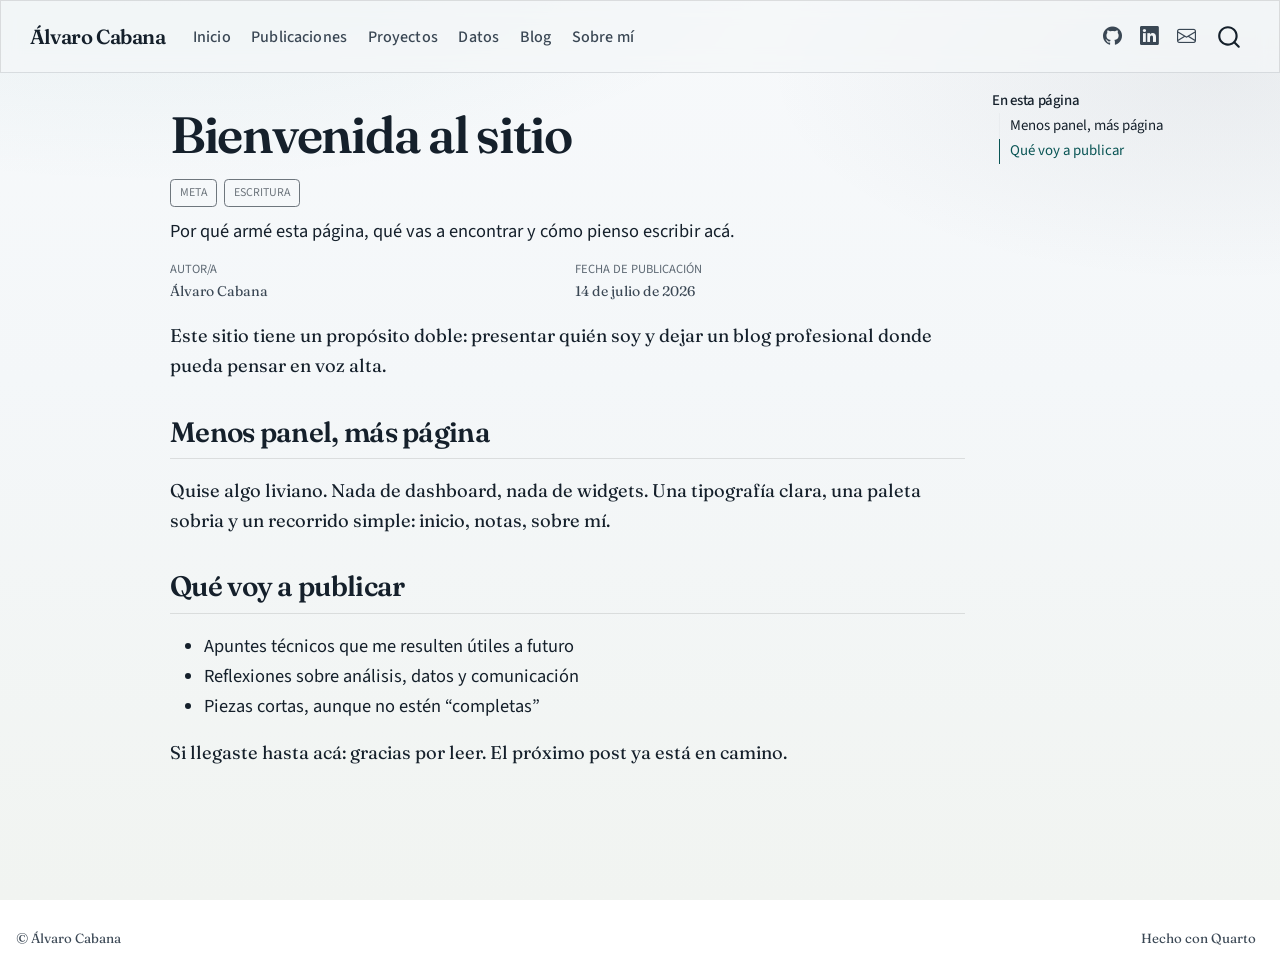
==== docs/posts/bienvenida/index.html @ c386f7b9 "version 1" ====
<!DOCTYPE html>
<html xmlns="http://www.w3.org/1999/xhtml" lang="es" xml:lang="es"><head>

<meta charset="utf-8">
<meta name="generator" content="quarto-1.9.38">

<meta name="viewport" content="width=device-width, initial-scale=1.0, user-scalable=yes">

<meta name="author" content="Álvaro Cabana">
<meta name="description" content="Por qué armé esta página, qué vas a encontrar y cómo pienso escribir acá.">

<title>Bienvenida al sitio – Álvaro Cabana</title>
<style>
/* Default styles provided by pandoc.
** See https://pandoc.org/MANUAL.html#variables-for-html for config info.
*/
code{white-space: pre-wrap;}
span.smallcaps{font-variant: small-caps;}
div.columns{display: flex; gap: min(4vw, 1.5em);}
div.column{flex: auto; overflow-x: auto;}
div.hanging-indent{margin-left: 1.5em; text-indent: -1.5em;}
ul.task-list{list-style: none;}
ul.task-list li input[type="checkbox"] {
  width: 0.8em;
  margin: 0 0.8em 0.2em -1em; /* quarto-specific, see https://github.com/quarto-dev/quarto-cli/issues/4556 */ 
  vertical-align: middle;
}
</style>


<script src="../../site_libs/quarto-nav/quarto-nav.js"></script>
<script src="../../site_libs/quarto-nav/headroom.min.js"></script>
<script src="../../site_libs/clipboard/clipboard.min.js"></script>
<script src="../../site_libs/quarto-search/autocomplete.umd.js"></script>
<script src="../../site_libs/quarto-search/fuse.min.js"></script>
<script src="../../site_libs/quarto-search/quarto-search.js"></script>
<meta name="quarto:offset" content="../../">
<link href="../../assets/favicon.svg" rel="icon" type="image/svg+xml">
<script src="../../site_libs/quarto-html/quarto.js" type="module"></script>
<script src="../../site_libs/quarto-html/tabsets/tabsets.js" type="module"></script>
<script src="../../site_libs/quarto-html/popper.min.js"></script>
<script src="../../site_libs/quarto-html/tippy.umd.min.js"></script>
<script src="../../site_libs/quarto-html/anchor.min.js"></script>
<link href="../../site_libs/quarto-html/tippy.css" rel="stylesheet">
<link href="../../site_libs/quarto-html/quarto-syntax-highlighting-15634bcf2e68342d4ad2dfa704d543f6.css" rel="stylesheet" id="quarto-text-highlighting-styles">
<script src="../../site_libs/bootstrap/bootstrap.min.js"></script>
<link href="../../site_libs/bootstrap/bootstrap-icons.css" rel="stylesheet">
<link href="../../site_libs/bootstrap/bootstrap-79817a8da55d35943a9b57114d1ef8eb.min.css" rel="stylesheet" append-hash="true" id="quarto-bootstrap" data-mode="light">
<script id="quarto-search-options" type="application/json">{
  "location": "navbar",
  "copy-button": false,
  "collapse-after": 3,
  "panel-placement": "end",
  "type": "overlay",
  "limit": 50,
  "keyboard-shortcut": [
    "f",
    "/",
    "s"
  ],
  "show-item-context": false,
  "language": {
    "search-no-results-text": "No se han encontrado resultados",
    "search-matching-documents-text": "documentos encontrados",
    "search-copy-link-title": "Copiar el enlace en la búsqueda",
    "search-hide-matches-text": "Ocultar resultados adicionales",
    "search-more-match-text": "resultado adicional en este documento",
    "search-more-matches-text": "resultados adicionales en este documento",
    "search-clear-button-title": "Borrar",
    "search-text-placeholder": "",
    "search-detached-cancel-button-title": "Cancelar",
    "search-submit-button-title": "Enviar",
    "search-label": "Buscar"
  }
}</script>
<style>html{ scroll-behavior: smooth; }</style>
<link rel="preconnect" href="https://fonts.googleapis.com">
<link rel="preconnect" href="https://fonts.gstatic.com" crossorigin="">
<link href="https://fonts.googleapis.com/css2?family=Fraunces:opsz,wght@9..144,500;9..144,600;9..144,700&amp;family=Source+Sans+3:ital,wght@0,400;0,500;0,600;1,400&amp;display=swap" rel="stylesheet">


<link rel="stylesheet" href="../../custom.css">
</head>

<body class="nav-fixed quarto-light">

<div id="quarto-search-results"></div>
  <header id="quarto-header" class="headroom fixed-top">
    <nav class="navbar navbar-expand-lg " data-bs-theme="dark">
      <div class="navbar-container container-fluid">
      <div class="navbar-brand-container mx-auto">
    <a class="navbar-brand" href="../../index.html">
    <span class="navbar-title">Álvaro Cabana</span>
    </a>
  </div>
            <div id="quarto-search" class="" title="Buscar"></div>
          <button class="navbar-toggler" type="button" data-bs-toggle="collapse" data-bs-target="#navbarCollapse" aria-controls="navbarCollapse" role="menu" aria-expanded="false" aria-label="Navegación de palanca" onclick="if (window.quartoToggleHeadroom) { window.quartoToggleHeadroom(); }">
  <span class="navbar-toggler-icon"></span>
</button>
          <div class="collapse navbar-collapse" id="navbarCollapse">
            <ul class="navbar-nav navbar-nav-scroll me-auto">
  <li class="nav-item">
    <a class="nav-link" href="../../index.html"> 
<span class="menu-text">Inicio</span></a>
  </li>  
  <li class="nav-item">
    <a class="nav-link" href="../../publi.html"> 
<span class="menu-text">Publicaciones</span></a>
  </li>  
  <li class="nav-item">
    <a class="nav-link" href="../../proyectos.html"> 
<span class="menu-text">Proyectos</span></a>
  </li>  
  <li class="nav-item">
    <a class="nav-link" href="../../datos.html"> 
<span class="menu-text">Datos</span></a>
  </li>  
  <li class="nav-item">
    <a class="nav-link" href="../../blog.html"> 
<span class="menu-text">Blog</span></a>
  </li>  
  <li class="nav-item">
    <a class="nav-link" href="../../about.html"> 
<span class="menu-text">Sobre mí</span></a>
  </li>  
</ul>
            <ul class="navbar-nav navbar-nav-scroll ms-auto">
  <li class="nav-item compact">
    <a class="nav-link" href="https://github.com/almadana"> <i class="bi bi-github" role="img" aria-label="GitHub">
</i> 
<span class="menu-text"></span></a>
  </li>  
  <li class="nav-item compact">
    <a class="nav-link" href="https://uy.linkedin.com/in/%25C3%25A1lvaro-cabana-76b44934"> <i class="bi bi-linkedin" role="img" aria-label="LinkedIn">
</i> 
<span class="menu-text"></span></a>
  </li>  
  <li class="nav-item compact">
    <a class="nav-link" href="mailto:acabana@psico.edu.uy"> <i class="bi bi-envelope" role="img" aria-label="Email">
</i> 
<span class="menu-text"></span></a>
  </li>  
</ul>
          </div> <!-- /navcollapse -->
            <div class="quarto-navbar-tools">
</div>
      </div> <!-- /container-fluid -->
    </nav>
</header>
<!-- content -->
<div id="quarto-content" class="quarto-container page-columns page-rows-contents page-layout-article page-navbar">
<!-- sidebar -->
<!-- margin-sidebar -->
    <div id="quarto-margin-sidebar" class="sidebar margin-sidebar">
        <nav id="TOC" role="doc-toc" class="toc-active">
    <h2 id="toc-title">En esta página</h2>
   
  <ul>
  <li><a href="#menos-panel-más-página" id="toc-menos-panel-más-página" class="nav-link active" data-scroll-target="#menos-panel-más-página">Menos panel, más página</a></li>
  <li><a href="#qué-voy-a-publicar" id="toc-qué-voy-a-publicar" class="nav-link" data-scroll-target="#qué-voy-a-publicar">Qué voy a publicar</a></li>
  </ul>
</nav>
    </div>
<!-- main -->
<main class="content" id="quarto-document-content">

<header id="title-block-header" class="quarto-title-block default">
<div class="quarto-title">
<h1 class="title">Bienvenida al sitio</h1>
  <div class="quarto-categories">
    <div class="quarto-category">meta</div>
    <div class="quarto-category">escritura</div>
  </div>
  </div>

<div>
  <div class="description">
    Por qué armé esta página, qué vas a encontrar y cómo pienso escribir acá.
  </div>
</div>


<div class="quarto-title-meta">

    <div>
    <div class="quarto-title-meta-heading">Autor/a</div>
    <div class="quarto-title-meta-contents">
             <p>Álvaro Cabana </p>
          </div>
  </div>
    
    <div>
    <div class="quarto-title-meta-heading">Fecha de publicación</div>
    <div class="quarto-title-meta-contents">
      <p class="date">14 de julio de 2026</p>
    </div>
  </div>
  
    
  </div>
  


</header>


<p>Este sitio tiene un propósito doble: presentar quién soy y dejar un blog profesional donde pueda pensar en voz alta.</p>
<section id="menos-panel-más-página" class="level2">
<h2 class="anchored" data-anchor-id="menos-panel-más-página">Menos panel, más página</h2>
<p>Quise algo liviano. Nada de dashboard, nada de widgets. Una tipografía clara, una paleta sobria y un recorrido simple: inicio, notas, sobre mí.</p>
</section>
<section id="qué-voy-a-publicar" class="level2">
<h2 class="anchored" data-anchor-id="qué-voy-a-publicar">Qué voy a publicar</h2>
<ul>
<li>Apuntes técnicos que me resulten útiles a futuro</li>
<li>Reflexiones sobre análisis, datos y comunicación</li>
<li>Piezas cortas, aunque no estén “completas”</li>
</ul>
<p>Si llegaste hasta acá: gracias por leer. El próximo post ya está en camino.</p>


</section>

</main> <!-- /main -->
<script id="quarto-html-after-body" type="application/javascript">
  window.document.addEventListener("DOMContentLoaded", function (event) {
    const icon = "";
    const anchorJS = new window.AnchorJS();
    anchorJS.options = {
      placement: 'right',
      icon: icon
    };
    anchorJS.add('.anchored');
    const isCodeAnnotation = (el) => {
      for (const clz of el.classList) {
        if (clz.startsWith('code-annotation-')) {                     
          return true;
        }
      }
      return false;
    }
    const onCopySuccess = function(e) {
      // button target
      const button = e.trigger;
      // don't keep focus
      button.blur();
      // flash "checked"
      button.classList.add('code-copy-button-checked');
      var currentTitle = button.getAttribute("title");
      button.setAttribute("title", "Copiado");
      let tooltip;
      if (window.bootstrap) {
        button.setAttribute("data-bs-toggle", "tooltip");
        button.setAttribute("data-bs-placement", "left");
        button.setAttribute("data-bs-title", "Copiado");
        tooltip = new bootstrap.Tooltip(button, 
          { trigger: "manual", 
            customClass: "code-copy-button-tooltip",
            offset: [0, -8]});
        tooltip.show();    
      }
      setTimeout(function() {
        if (tooltip) {
          tooltip.hide();
          button.removeAttribute("data-bs-title");
          button.removeAttribute("data-bs-toggle");
          button.removeAttribute("data-bs-placement");
        }
        button.setAttribute("title", currentTitle);
        button.classList.remove('code-copy-button-checked');
      }, 1000);
      // clear code selection
      e.clearSelection();
    }
    const getTextToCopy = function(trigger) {
      const outerScaffold = trigger.parentElement.cloneNode(true);
      const codeEl = outerScaffold.querySelector('code');
      for (const childEl of codeEl.children) {
        if (isCodeAnnotation(childEl)) {
          childEl.remove();
        }
      }
      return codeEl.innerText;
    }
    const clipboard = new window.ClipboardJS('.code-copy-button:not([data-in-quarto-modal])', {
      text: getTextToCopy
    });
    clipboard.on('success', onCopySuccess);
    if (window.document.getElementById('quarto-embedded-source-code-modal')) {
      const clipboardModal = new window.ClipboardJS('.code-copy-button[data-in-quarto-modal]', {
        text: getTextToCopy,
        container: window.document.getElementById('quarto-embedded-source-code-modal')
      });
      clipboardModal.on('success', onCopySuccess);
    }
      var localhostRegex = new RegExp(/^(?:http|https):\/\/localhost\:?[0-9]*\//);
      var mailtoRegex = new RegExp(/^mailto:/);
        var filterRegex = new RegExp("https:\/\/alvarocabana\.uy");
      var isInternal = (href) => {
          return filterRegex.test(href) || localhostRegex.test(href) || mailtoRegex.test(href);
      }
      // Inspect non-navigation links and adorn them if external
     var links = window.document.querySelectorAll('a[href]:not(.nav-link):not(.navbar-brand):not(.toc-action):not(.sidebar-link):not(.sidebar-item-toggle):not(.pagination-link):not(.no-external):not([aria-hidden]):not(.dropdown-item):not(.quarto-navigation-tool):not(.about-link)');
      for (var i=0; i<links.length; i++) {
        const link = links[i];
        if (!isInternal(link.href)) {
          // undo the damage that might have been done by quarto-nav.js in the case of
          // links that we want to consider external
          if (link.dataset.originalHref !== undefined) {
            link.href = link.dataset.originalHref;
          }
            // target, if specified
            link.setAttribute("target", "_blank");
            if (link.getAttribute("rel") === null) {
              link.setAttribute("rel", "noopener");
            }
        }
      }
    function tippyHover(el, contentFn, onTriggerFn, onUntriggerFn) {
      const config = {
        allowHTML: true,
        maxWidth: 500,
        delay: 100,
        arrow: false,
        appendTo: function(el) {
            return el.parentElement;
        },
        interactive: true,
        interactiveBorder: 10,
        theme: 'quarto',
        placement: 'bottom-start',
      };
      if (contentFn) {
        config.content = contentFn;
      }
      if (onTriggerFn) {
        config.onTrigger = onTriggerFn;
      }
      if (onUntriggerFn) {
        config.onUntrigger = onUntriggerFn;
      }
      window.tippy(el, config); 
    }
    const noterefs = window.document.querySelectorAll('a[role="doc-noteref"]');
    for (var i=0; i<noterefs.length; i++) {
      const ref = noterefs[i];
      tippyHover(ref, function() {
        // use id or data attribute instead here
        let href = ref.getAttribute('data-footnote-href') || ref.getAttribute('href');
        try { href = new URL(href).hash; } catch {}
        const id = href.replace(/^#\/?/, "");
        const note = window.document.getElementById(id);
        if (note) {
          return note.innerHTML;
        } else {
          return "";
        }
      });
    }
    const xrefs = window.document.querySelectorAll('a.quarto-xref');
    const processXRef = (id, note) => {
      // Strip column container classes
      const stripColumnClz = (el) => {
        el.classList.remove("page-full", "page-columns");
        if (el.children) {
          for (const child of el.children) {
            stripColumnClz(child);
          }
        }
      }
      stripColumnClz(note)
      if (id === null || id.startsWith('sec-')) {
        // Special case sections, only their first couple elements
        const container = document.createElement("div");
        if (note.children && note.children.length > 2) {
          container.appendChild(note.children[0].cloneNode(true));
          for (let i = 1; i < note.children.length; i++) {
            const child = note.children[i];
            if (child.tagName === "P" && child.innerText === "") {
              continue;
            } else {
              container.appendChild(child.cloneNode(true));
              break;
            }
          }
          if (window.Quarto?.typesetMath) {
            window.Quarto.typesetMath(container);
          }
          return container.innerHTML
        } else {
          if (window.Quarto?.typesetMath) {
            window.Quarto.typesetMath(note);
          }
          return note.innerHTML;
        }
      } else {
        // Remove any anchor links if they are present
        const anchorLink = note.querySelector('a.anchorjs-link');
        if (anchorLink) {
          anchorLink.remove();
        }
        if (window.Quarto?.typesetMath) {
          window.Quarto.typesetMath(note);
        }
        if (note.classList.contains("callout")) {
          return note.outerHTML;
        } else {
          return note.innerHTML;
        }
      }
    }
    for (var i=0; i<xrefs.length; i++) {
      const xref = xrefs[i];
      tippyHover(xref, undefined, function(instance) {
        instance.disable();
        let url = xref.getAttribute('href');
        let hash = undefined; 
        if (url.startsWith('#')) {
          hash = url;
        } else {
          try { hash = new URL(url).hash; } catch {}
        }
        if (hash) {
          const id = hash.replace(/^#\/?/, "");
          const note = window.document.getElementById(id);
          if (note !== null) {
            try {
              const html = processXRef(id, note.cloneNode(true));
              instance.setContent(html);
            } finally {
              instance.enable();
              instance.show();
            }
          } else {
            // See if we can fetch this
            fetch(url.split('#')[0])
            .then(res => res.text())
            .then(html => {
              const parser = new DOMParser();
              const htmlDoc = parser.parseFromString(html, "text/html");
              const note = htmlDoc.getElementById(id);
              if (note !== null) {
                const html = processXRef(id, note);
                instance.setContent(html);
              } 
            }).finally(() => {
              instance.enable();
              instance.show();
            });
          }
        } else {
          // See if we can fetch a full url (with no hash to target)
          // This is a special case and we should probably do some content thinning / targeting
          fetch(url)
          .then(res => res.text())
          .then(html => {
            const parser = new DOMParser();
            const htmlDoc = parser.parseFromString(html, "text/html");
            const note = htmlDoc.querySelector('main.content');
            if (note !== null) {
              // This should only happen for chapter cross references
              // (since there is no id in the URL)
              // remove the first header
              if (note.children.length > 0 && note.children[0].tagName === "HEADER") {
                note.children[0].remove();
              }
              const html = processXRef(null, note);
              instance.setContent(html);
            } 
          }).finally(() => {
            instance.enable();
            instance.show();
          });
        }
      }, function(instance) {
      });
    }
        let selectedAnnoteEl;
        const selectorForAnnotation = ( cell, annotation) => {
          let cellAttr = 'data-code-cell="' + cell + '"';
          let lineAttr = 'data-code-annotation="' +  annotation + '"';
          const selector = 'span[' + cellAttr + '][' + lineAttr + ']';
          return selector;
        }
        const selectCodeLines = (annoteEl) => {
          const doc = window.document;
          const targetCell = annoteEl.getAttribute("data-target-cell");
          const targetAnnotation = annoteEl.getAttribute("data-target-annotation");
          const annoteSpan = window.document.querySelector(selectorForAnnotation(targetCell, targetAnnotation));
          const lines = annoteSpan.getAttribute("data-code-lines").split(",");
          const lineIds = lines.map((line) => {
            return targetCell + "-" + line;
          })
          let top = null;
          let height = null;
          let parent = null;
          if (lineIds.length > 0) {
              //compute the position of the single el (top and bottom and make a div)
              const el = window.document.getElementById(lineIds[0]);
              top = el.offsetTop;
              height = el.offsetHeight;
              parent = el.parentElement.parentElement;
            if (lineIds.length > 1) {
              const lastEl = window.document.getElementById(lineIds[lineIds.length - 1]);
              const bottom = lastEl.offsetTop + lastEl.offsetHeight;
              height = bottom - top;
            }
            if (top !== null && height !== null && parent !== null) {
              // cook up a div (if necessary) and position it 
              let div = window.document.getElementById("code-annotation-line-highlight");
              if (div === null) {
                div = window.document.createElement("div");
                div.setAttribute("id", "code-annotation-line-highlight");
                div.style.position = 'absolute';
                parent.appendChild(div);
              }
              div.style.top = top - 2 + "px";
              div.style.height = height + 4 + "px";
              div.style.left = 0;
              let gutterDiv = window.document.getElementById("code-annotation-line-highlight-gutter");
              if (gutterDiv === null) {
                gutterDiv = window.document.createElement("div");
                gutterDiv.setAttribute("id", "code-annotation-line-highlight-gutter");
                gutterDiv.style.position = 'absolute';
                const codeCell = window.document.getElementById(targetCell);
                const gutter = codeCell.querySelector('.code-annotation-gutter');
                gutter.appendChild(gutterDiv);
              }
              gutterDiv.style.top = top - 2 + "px";
              gutterDiv.style.height = height + 4 + "px";
            }
            selectedAnnoteEl = annoteEl;
          }
        };
        const unselectCodeLines = () => {
          const elementsIds = ["code-annotation-line-highlight", "code-annotation-line-highlight-gutter"];
          elementsIds.forEach((elId) => {
            const div = window.document.getElementById(elId);
            if (div) {
              div.remove();
            }
          });
          selectedAnnoteEl = undefined;
        };
          // Handle positioning of the toggle
      window.addEventListener(
        "resize",
        throttle(() => {
          elRect = undefined;
          if (selectedAnnoteEl) {
            selectCodeLines(selectedAnnoteEl);
          }
        }, 10)
      );
      function throttle(fn, ms) {
      let throttle = false;
      let timer;
        return (...args) => {
          if(!throttle) { // first call gets through
              fn.apply(this, args);
              throttle = true;
          } else { // all the others get throttled
              if(timer) clearTimeout(timer); // cancel #2
              timer = setTimeout(() => {
                fn.apply(this, args);
                timer = throttle = false;
              }, ms);
          }
        };
      }
        // Attach click handler to the DT
        const annoteDls = window.document.querySelectorAll('dt[data-target-cell]');
        for (const annoteDlNode of annoteDls) {
          annoteDlNode.addEventListener('click', (event) => {
            const clickedEl = event.target;
            if (clickedEl !== selectedAnnoteEl) {
              unselectCodeLines();
              const activeEl = window.document.querySelector('dt[data-target-cell].code-annotation-active');
              if (activeEl) {
                activeEl.classList.remove('code-annotation-active');
              }
              selectCodeLines(clickedEl);
              clickedEl.classList.add('code-annotation-active');
            } else {
              // Unselect the line
              unselectCodeLines();
              clickedEl.classList.remove('code-annotation-active');
            }
          });
        }
    const findCites = (el) => {
      const parentEl = el.parentElement;
      if (parentEl) {
        const cites = parentEl.dataset.cites;
        if (cites) {
          return {
            el,
            cites: cites.split(' ')
          };
        } else {
          return findCites(el.parentElement)
        }
      } else {
        return undefined;
      }
    };
    var bibliorefs = window.document.querySelectorAll('a[role="doc-biblioref"]');
    for (var i=0; i<bibliorefs.length; i++) {
      const ref = bibliorefs[i];
      const citeInfo = findCites(ref);
      if (citeInfo) {
        tippyHover(citeInfo.el, function() {
          var popup = window.document.createElement('div');
          citeInfo.cites.forEach(function(cite) {
            var citeDiv = window.document.createElement('div');
            citeDiv.classList.add('hanging-indent');
            citeDiv.classList.add('csl-entry');
            var biblioDiv = window.document.getElementById('ref-' + cite);
            if (biblioDiv) {
              citeDiv.innerHTML = biblioDiv.innerHTML;
            }
            popup.appendChild(citeDiv);
          });
          return popup.innerHTML;
        });
      }
    }
  });
  </script>
</div> <!-- /content -->
<footer class="footer">
  <div class="nav-footer">
    <div class="nav-footer-left">
<p>© Álvaro Cabana</p>
</div>   
    <div class="nav-footer-center">
      &nbsp;
    </div>
    <div class="nav-footer-right">
      <ul class="footer-items list-unstyled">
    <li class="nav-item">
    <a class="nav-link" href="https://quarto.org">
<p>Hecho con Quarto</p>
</a>
  </li>  
</ul>
    </div>
  </div>
</footer>




<script src="../../site_libs/quarto-html/zenscroll-min.js"></script>
</body></html>
---- docs/site_libs/quarto-html/tippy.css ----
.tippy-box[data-animation=fade][data-state=hidden]{opacity:0}[data-tippy-root]{max-width:calc(100vw - 10px)}.tippy-box{position:relative;background-color:#333;color:#fff;border-radius:4px;font-size:14px;line-height:1.4;white-space:normal;outline:0;transition-property:transform,visibility,opacity}.tippy-box[data-placement^=top]>.tippy-arrow{bottom:0}.tippy-box[data-placement^=top]>.tippy-arrow:before{bottom:-7px;left:0;border-width:8px 8px 0;border-top-color:initial;transform-origin:center top}.tippy-box[data-placement^=bottom]>.tippy-arrow{top:0}.tippy-box[data-placement^=bottom]>.tippy-arrow:before{top:-7px;left:0;border-width:0 8px 8px;border-bottom-color:initial;transform-origin:center bottom}.tippy-box[data-placement^=left]>.tippy-arrow{right:0}.tippy-box[data-placement^=left]>.tippy-arrow:before{border-width:8px 0 8px 8px;border-left-color:initial;right:-7px;transform-origin:center left}.tippy-box[data-placement^=right]>.tippy-arrow{left:0}.tippy-box[data-placement^=right]>.tippy-arrow:before{left:-7px;border-width:8px 8px 8px 0;border-right-color:initial;transform-origin:center right}.tippy-box[data-inertia][data-state=visible]{transition-timing-function:cubic-bezier(.54,1.5,.38,1.11)}.tippy-arrow{width:16px;height:16px;color:#333}.tippy-arrow:before{content:"";position:absolute;border-color:transparent;border-style:solid}.tippy-content{position:relative;padding:5px 9px;z-index:1}
---- docs/site_libs/quarto-html/quarto-syntax-highlighting-15634bcf2e68342d4ad2dfa704d543f6.css ----
/* quarto syntax highlight colors */
:root {
  --quarto-hl-ot-color: #003B4F;
  --quarto-hl-at-color: #657422;
  --quarto-hl-ss-color: #20794D;
  --quarto-hl-an-color: #5E5E5E;
  --quarto-hl-fu-color: #4758AB;
  --quarto-hl-st-color: #20794D;
  --quarto-hl-cf-color: #003B4F;
  --quarto-hl-op-color: #5E5E5E;
  --quarto-hl-er-color: #AD0000;
  --quarto-hl-bn-color: #AD0000;
  --quarto-hl-al-color: #AD0000;
  --quarto-hl-va-color: #111111;
  --quarto-hl-bu-color: inherit;
  --quarto-hl-ex-color: inherit;
  --quarto-hl-pp-color: #AD0000;
  --quarto-hl-in-color: #5E5E5E;
  --quarto-hl-vs-color: #20794D;
  --quarto-hl-wa-color: #5E5E5E;
  --quarto-hl-do-color: #5E5E5E;
  --quarto-hl-im-color: #00769E;
  --quarto-hl-ch-color: #20794D;
  --quarto-hl-dt-color: #AD0000;
  --quarto-hl-fl-color: #AD0000;
  --quarto-hl-co-color: #5E5E5E;
  --quarto-hl-cv-color: #5E5E5E;
  --quarto-hl-cn-color: #8f5902;
  --quarto-hl-sc-color: #5E5E5E;
  --quarto-hl-dv-color: #AD0000;
  --quarto-hl-kw-color: #003B4F;
}

/* other quarto variables */
:root {
  --quarto-font-monospace: SFMono-Regular, Menlo, Monaco, Consolas, "Liberation Mono", "Courier New", monospace;
}

/* syntax highlight based on Pandoc's rules */
pre > code.sourceCode > span {
  color: #003B4F;
}

code.sourceCode > span {
  color: #003B4F;
}

div.sourceCode,
div.sourceCode pre.sourceCode {
  color: #003B4F;
}

/* Normal */
code span {
  color: #003B4F;
}

/* Alert */
code span.al {
  color: #AD0000;
  font-style: inherit;
}

/* Annotation */
code span.an {
  color: #5E5E5E;
  font-style: inherit;
}

/* Attribute */
code span.at {
  color: #657422;
  font-style: inherit;
}

/* BaseN */
code span.bn {
  color: #AD0000;
  font-style: inherit;
}

/* BuiltIn */
code span.bu {
  font-style: inherit;
}

/* ControlFlow */
code span.cf {
  color: #003B4F;
  font-weight: bold;
  font-style: inherit;
}

/* Char */
code span.ch {
  color: #20794D;
  font-style: inherit;
}

/* Constant */
code span.cn {
  color: #8f5902;
  font-style: inherit;
}

/* Comment */
code span.co {
  color: #5E5E5E;
  font-style: inherit;
}

/* CommentVar */
code span.cv {
  color: #5E5E5E;
  font-style: italic;
}

/* Documentation */
code span.do {
  color: #5E5E5E;
  font-style: italic;
}

/* DataType */
code span.dt {
  color: #AD0000;
  font-style: inherit;
}

/* DecVal */
code span.dv {
  color: #AD0000;
  font-style: inherit;
}

/* Error */
code span.er {
  color: #AD0000;
  font-style: inherit;
}

/* Extension */
code span.ex {
  font-style: inherit;
}

/* Float */
code span.fl {
  color: #AD0000;
  font-style: inherit;
}

/* Function */
code span.fu {
  color: #4758AB;
  font-style: inherit;
}

/* Import */
code span.im {
  color: #00769E;
  font-style: inherit;
}

/* Information */
code span.in {
  color: #5E5E5E;
  font-style: inherit;
}

/* Keyword */
code span.kw {
  color: #003B4F;
  font-weight: bold;
  font-style: inherit;
}

/* Operator */
code span.op {
  color: #5E5E5E;
  font-style: inherit;
}

/* Other */
code span.ot {
  color: #003B4F;
  font-style: inherit;
}

/* Preprocessor */
code span.pp {
  color: #AD0000;
  font-style: inherit;
}

/* SpecialChar */
code span.sc {
  color: #5E5E5E;
  font-style: inherit;
}

/* SpecialString */
code span.ss {
  color: #20794D;
  font-style: inherit;
}

/* String */
code span.st {
  color: #20794D;
  font-style: inherit;
}

/* Variable */
code span.va {
  color: #111111;
  font-style: inherit;
}

/* VerbatimString */
code span.vs {
  color: #20794D;
  font-style: inherit;
}

/* Warning */
code span.wa {
  color: #5E5E5E;
  font-style: italic;
}

.prevent-inlining {
  content: "</";
}

/*# sourceMappingURL=f23921c56f73e400b49028c9186a1aa0.css.map */
---- docs/custom.css ----
/* Ajustes finos que no van en SCSS del tema */

.navbar-brand:hover {
  color: var(--teal-deep) !important;
}

/* Aire visual en listados */
div.quarto-post {
  border-bottom: 1px solid var(--line);
  padding-bottom: 1.25rem;
  margin-bottom: 1.25rem;
}

div.quarto-post:last-child {
  border-bottom: none;
}

/* Código más sobrio */
pre sourceCode,
div.sourceCode {
  border: 1px solid var(--line);
  background: rgba(255, 255, 255, 0.65);
}

/* Sidebar TOC */
#quarto-margin-sidebar .toc-actions,
nav[role="doc-toc"] {
  font-size: 0.9rem;
}

nav[role="doc-toc"] ul a {
  color: var(--ink-soft);
}

nav[role="doc-toc"] ul a.active,
nav[role="doc-toc"] ul a:hover {
  color: var(--teal-deep);
}
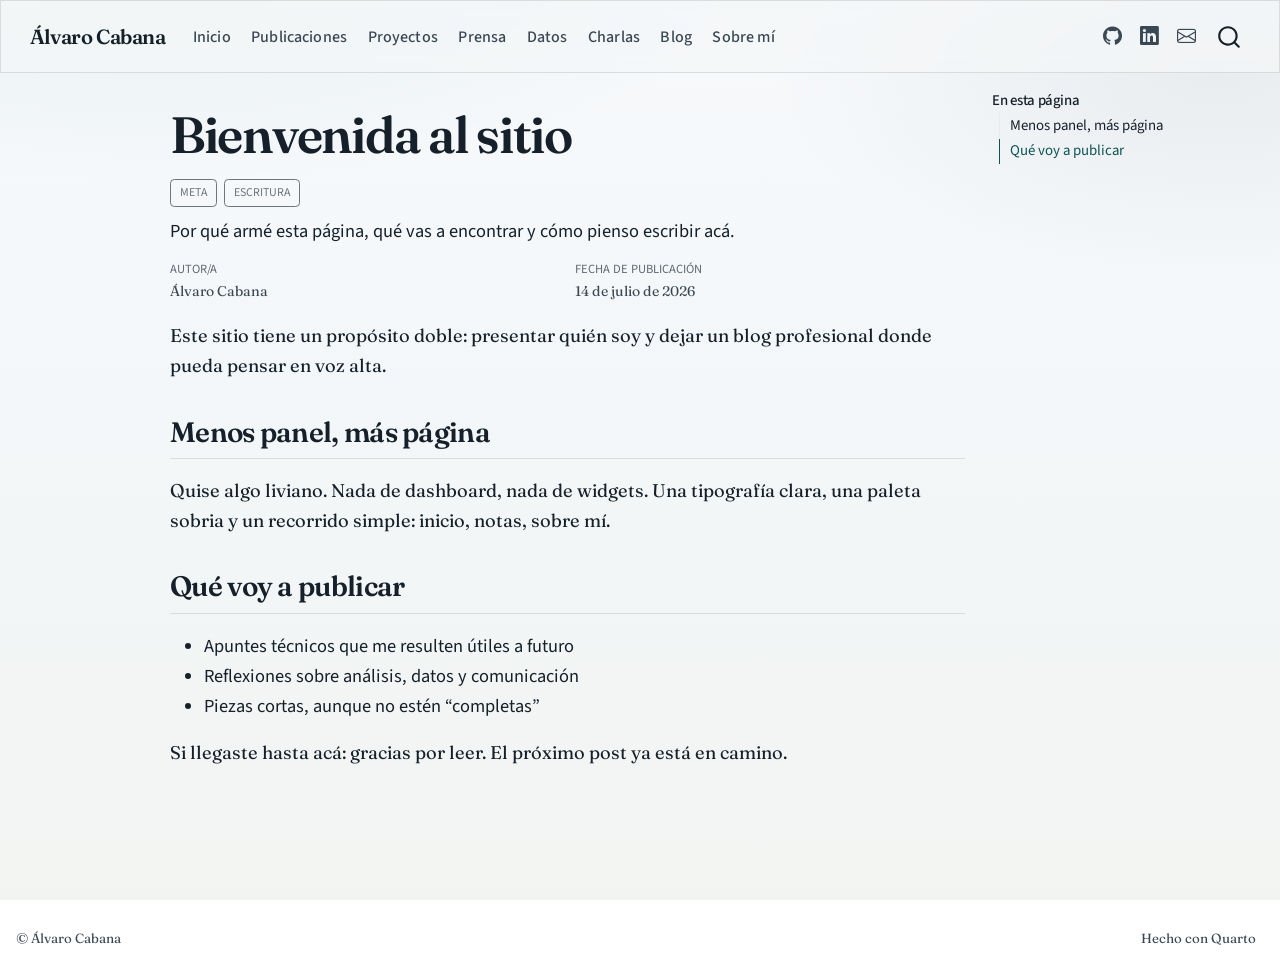
==== commit 728b2996: "prensa" ====
--- a/docs/posts/bienvenida/index.html
+++ b/docs/posts/bienvenida/index.html
@@ -45,7 +45,7 @@
 <link href="../../site_libs/quarto-html/quarto-syntax-highlighting-15634bcf2e68342d4ad2dfa704d543f6.css" rel="stylesheet" id="quarto-text-highlighting-styles">
 <script src="../../site_libs/bootstrap/bootstrap.min.js"></script>
 <link href="../../site_libs/bootstrap/bootstrap-icons.css" rel="stylesheet">
-<link href="../../site_libs/bootstrap/bootstrap-79817a8da55d35943a9b57114d1ef8eb.min.css" rel="stylesheet" append-hash="true" id="quarto-bootstrap" data-mode="light">
+<link href="../../site_libs/bootstrap/bootstrap-756d4b23e64f889edc15953ad46841f3.min.css" rel="stylesheet" append-hash="true" id="quarto-bootstrap" data-mode="light">
 <script id="quarto-search-options" type="application/json">{
   "location": "navbar",
   "copy-button": false,
@@ -112,8 +112,16 @@
 <span class="menu-text">Proyectos</span></a>
   </li>  
   <li class="nav-item">
+    <a class="nav-link" href="../../prensa.html"> 
+<span class="menu-text">Prensa</span></a>
+  </li>  
+  <li class="nav-item">
     <a class="nav-link" href="../../datos.html"> 
 <span class="menu-text">Datos</span></a>
+  </li>  
+  <li class="nav-item">
+    <a class="nav-link" href="../../charlas.html"> 
+<span class="menu-text">Charlas</span></a>
   </li>  
   <li class="nav-item">
     <a class="nav-link" href="../../blog.html"> 
